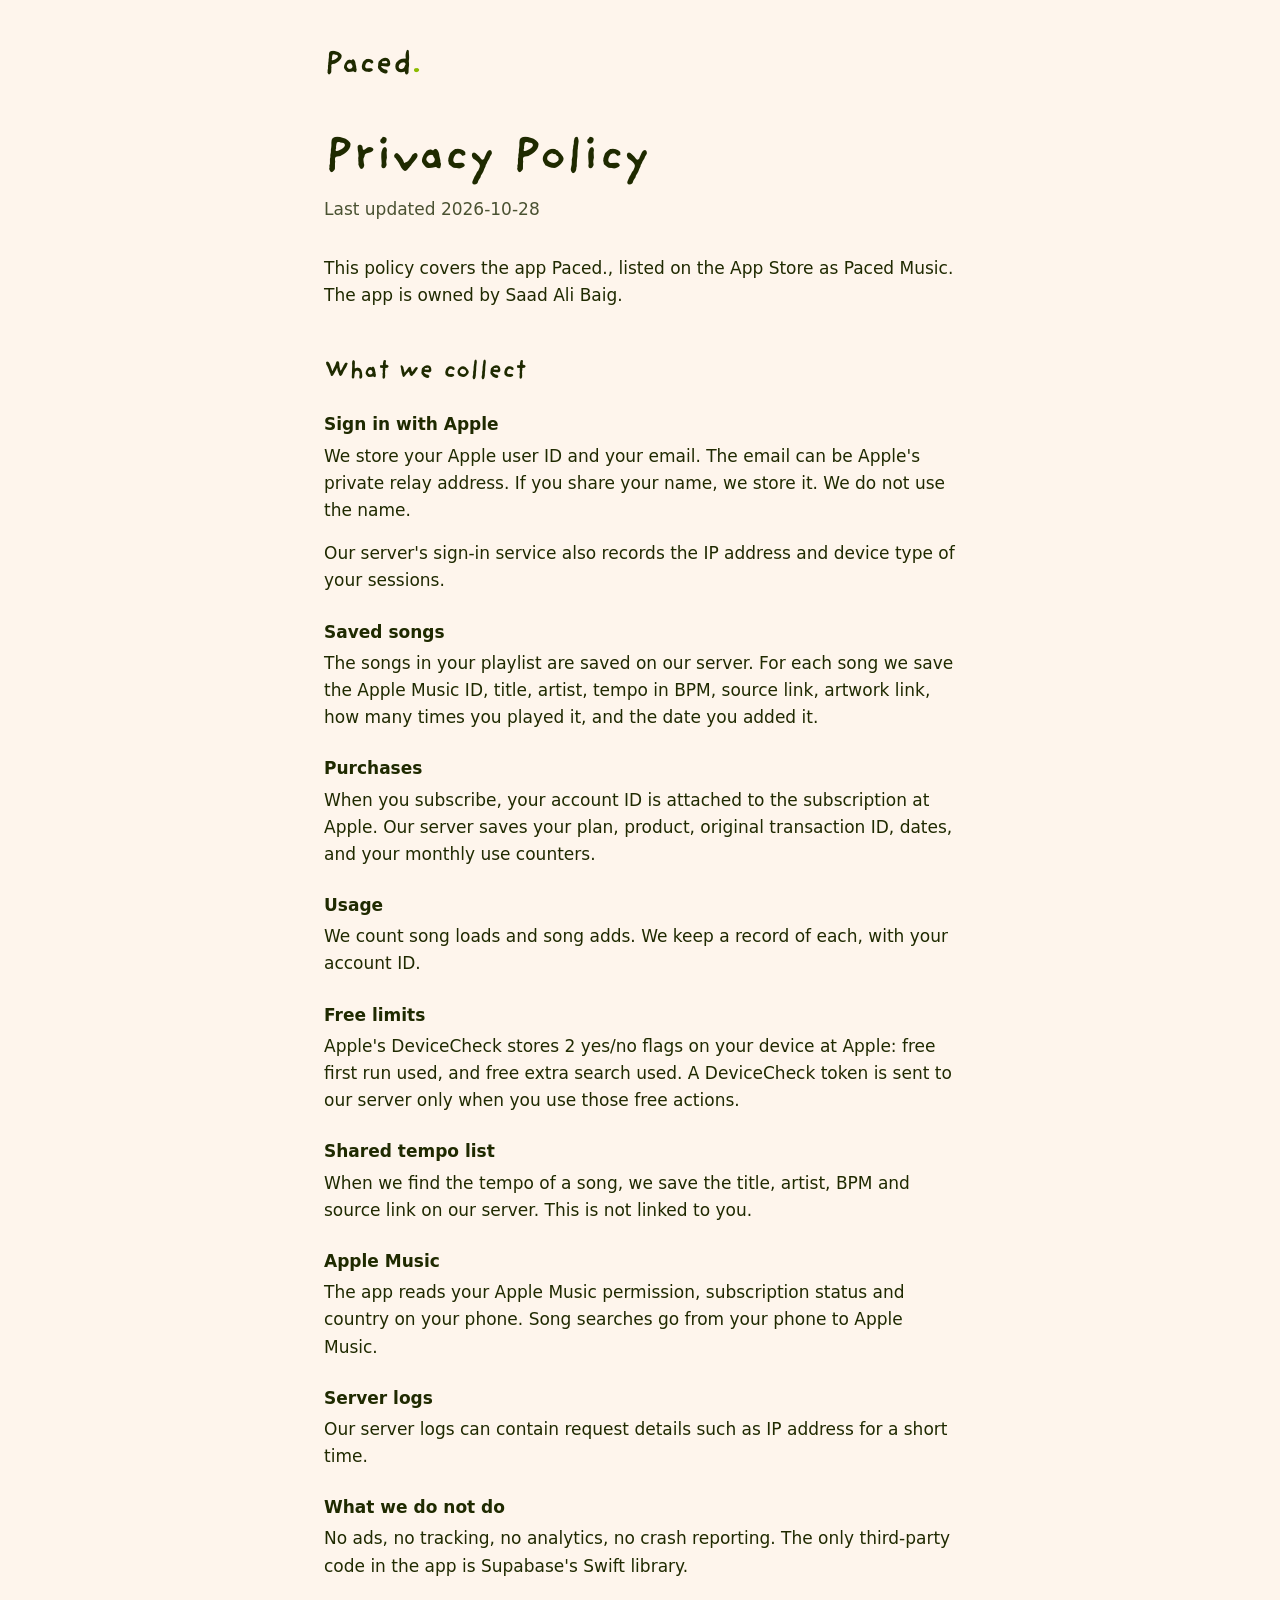
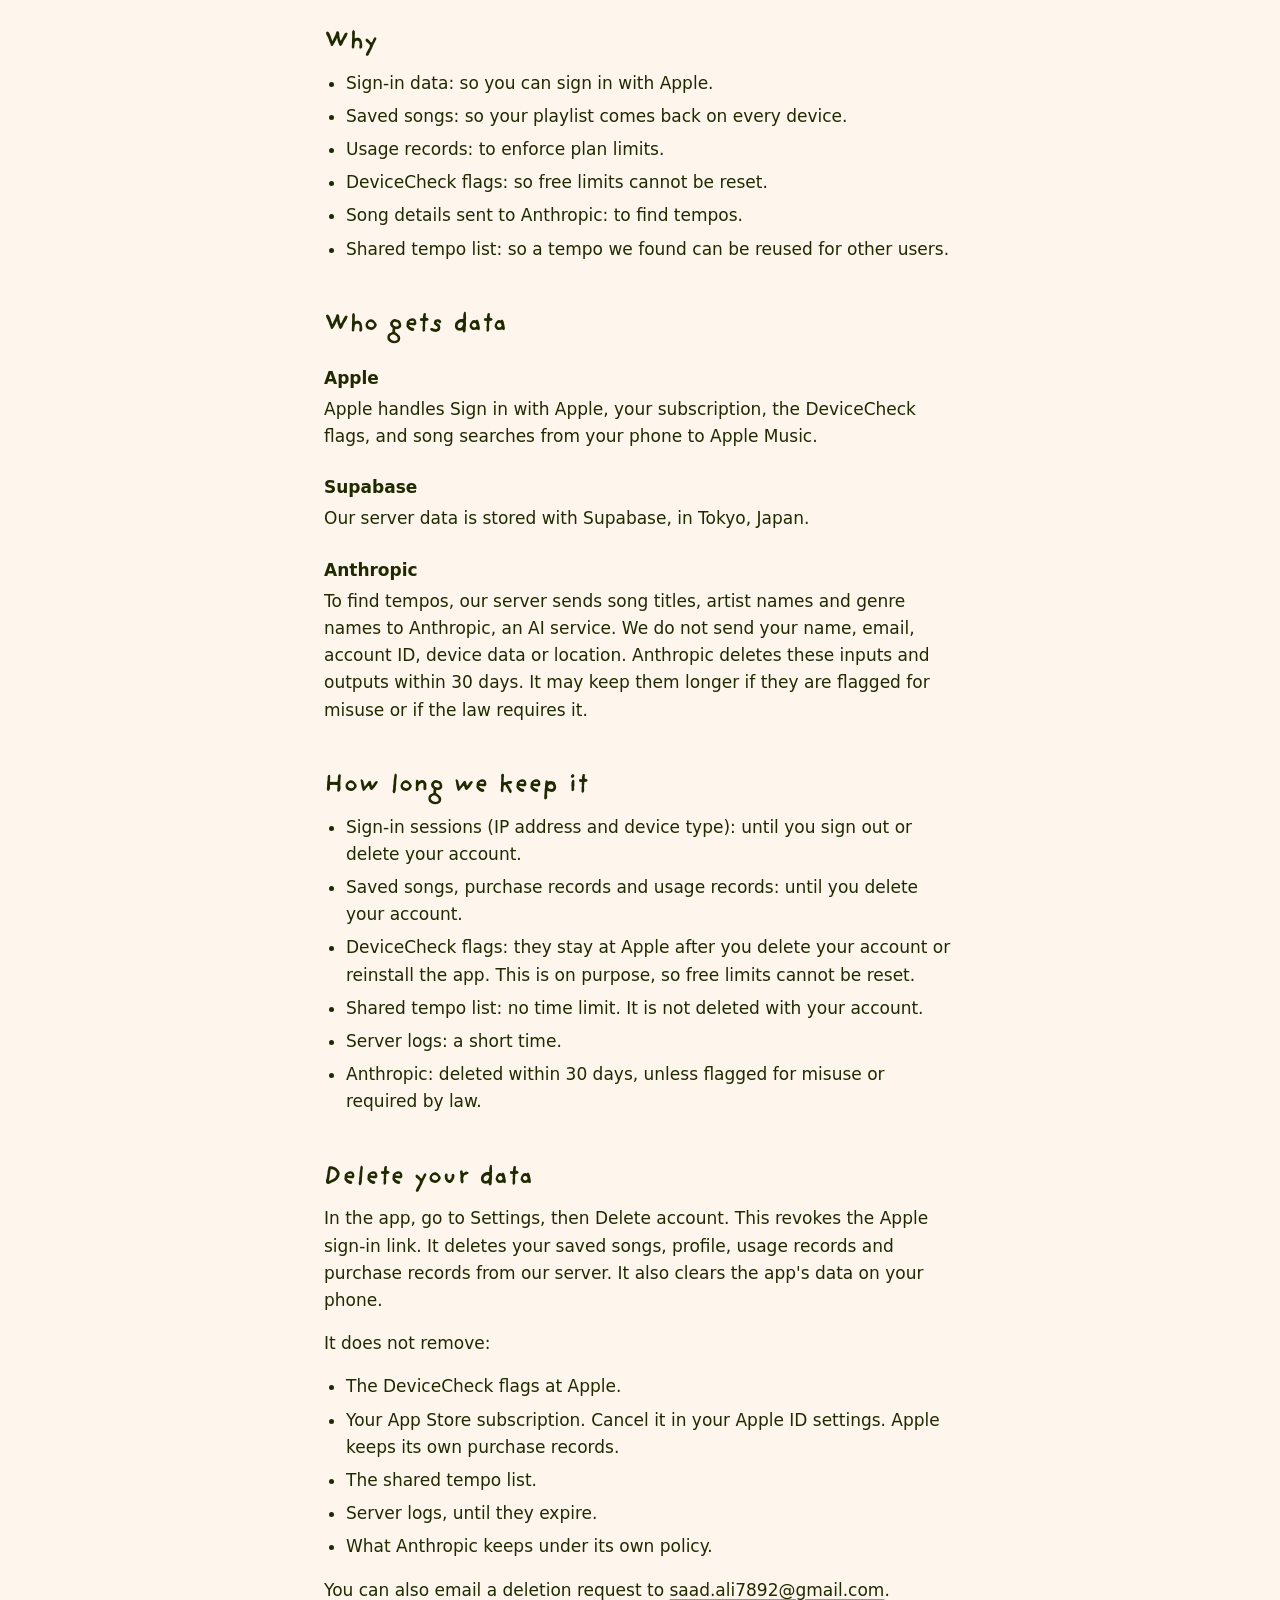
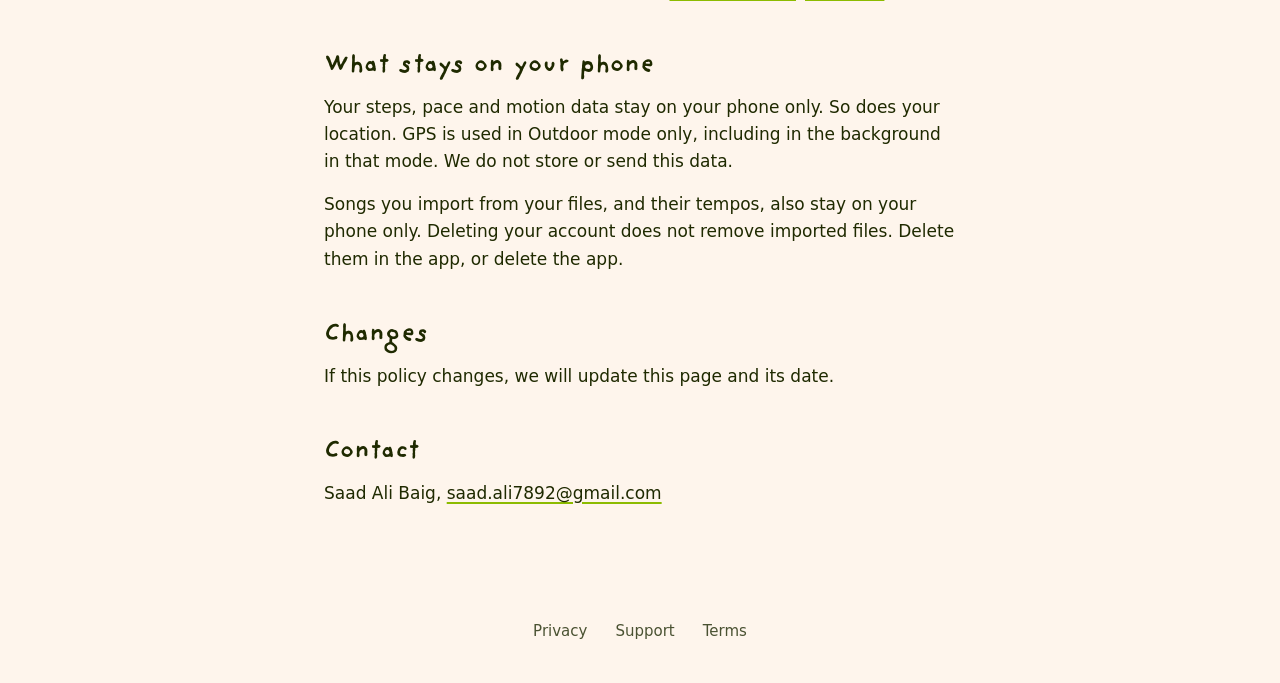
==== privacy.html @ 280a310a "Add Paced. website: landing, privacy and support pages Co-Authored-By: Claude Opus 5.5 <noreply@anth" ====
<!doctype html>
<html lang="en">
<head>
  <meta charset="utf-8">
  <meta name="viewport" content="width=device-width, initial-scale=1">
  <title>Privacy Policy | Paced.</title>
  <meta name="description" content="Privacy policy for Paced. (Paced Music on the App Store).">
  <link rel="preload" href="fonts/ProvidenceSans-Bold.otf" as="font" type="font/otf" crossorigin>
  <link rel="stylesheet" href="style.css">
</head>
<body>
  <main class="page">
    <a class="home wordmark" href="./">Paced<span class="dot">.</span></a>

    <h1>Privacy Policy</h1>
    <p class="meta">Last updated 2026-10-28</p>

    <p>This policy covers the app Paced., listed on the App Store as Paced Music. The app is owned by Saad Ali Baig.</p>

    <h2>What we collect</h2>

    <h3>Sign in with Apple</h3>
    <p>We store your Apple user ID and your email. The email can be Apple's private relay address. If you share your name, we store it. We do not use the name.</p>
    <p>Our server's sign-in service also records the IP address and device type of your sessions.</p>

    <h3>Saved songs</h3>
    <p>The songs in your playlist are saved on our server. For each song we save the Apple Music ID, title, artist, tempo in BPM, source link, artwork link, how many times you played it, and the date you added it.</p>

    <h3>Purchases</h3>
    <p>When you subscribe, your account ID is attached to the subscription at Apple. Our server saves your plan, product, original transaction ID, dates, and your monthly use counters.</p>

    <h3>Usage</h3>
    <p>We count song loads and song adds. We keep a record of each, with your account ID.</p>

    <h3>Free limits</h3>
    <p>Apple's DeviceCheck stores 2 yes/no flags on your device at Apple: free first run used, and free extra search used. A DeviceCheck token is sent to our server only when you use those free actions.</p>

    <h3>Shared tempo list</h3>
    <p>When we find the tempo of a song, we save the title, artist, BPM and source link on our server. This is not linked to you.</p>

    <h3>Apple Music</h3>
    <p>The app reads your Apple Music permission, subscription status and country on your phone. Song searches go from your phone to Apple Music.</p>

    <h3>Server logs</h3>
    <p>Our server logs can contain request details such as IP address for a short time.</p>

    <h3>What we do not do</h3>
    <p>No ads, no tracking, no analytics, no crash reporting. The only third-party code in the app is Supabase's Swift library.</p>

    <h2>Why</h2>
    <ul>
      <li>Sign-in data: so you can sign in with Apple.</li>
      <li>Saved songs: so your playlist comes back on every device.</li>
      <li>Usage records: to enforce plan limits.</li>
      <li>DeviceCheck flags: so free limits cannot be reset.</li>
      <li>Song details sent to Anthropic: to find tempos.</li>
      <li>Shared tempo list: so a tempo we found can be reused for other users.</li>
    </ul>

    <h2>Who gets data</h2>
    <h3>Apple</h3>
    <p>Apple handles Sign in with Apple, your subscription, the DeviceCheck flags, and song searches from your phone to Apple Music.</p>
    <h3>Supabase</h3>
    <p>Our server data is stored with Supabase, in Tokyo, Japan.</p>
    <h3>Anthropic</h3>
    <p>To find tempos, our server sends song titles, artist names and genre names to Anthropic, an AI service. We do not send your name, email, account ID, device data or location. Anthropic deletes these inputs and outputs within 30 days. It may keep them longer if they are flagged for misuse or if the law requires it.</p>

    <h2>How long we keep it</h2>
    <ul>
      <li>Sign-in sessions (IP address and device type): until you sign out or delete your account.</li>
      <li>Saved songs, purchase records and usage records: until you delete your account.</li>
      <li>DeviceCheck flags: they stay at Apple after you delete your account or reinstall the app. This is on purpose, so free limits cannot be reset.</li>
      <li>Shared tempo list: no time limit. It is not deleted with your account.</li>
      <li>Server logs: a short time.</li>
      <li>Anthropic: deleted within 30 days, unless flagged for misuse or required by law.</li>
    </ul>

    <h2>Delete your data</h2>
    <p>In the app, go to Settings, then Delete account. This revokes the Apple sign-in link. It deletes your saved songs, profile, usage records and purchase records from our server. It also clears the app's data on your phone.</p>
    <p>It does not remove:</p>
    <ul>
      <li>The DeviceCheck flags at Apple.</li>
      <li>Your App Store subscription. Cancel it in your Apple ID settings. Apple keeps its own purchase records.</li>
      <li>The shared tempo list.</li>
      <li>Server logs, until they expire.</li>
      <li>What Anthropic keeps under its own policy.</li>
    </ul>
    <p>You can also email a deletion request to <a href="mailto:saad.ali7892@gmail.com">saad.ali7892@gmail.com</a>.</p>

    <h2>What stays on your phone</h2>
    <p>Your steps, pace and motion data stay on your phone only. So does your location. GPS is used in Outdoor mode only, including in the background in that mode. We do not store or send this data.</p>
    <p>Songs you import from your files, and their tempos, also stay on your phone only. Deleting your account does not remove imported files. Delete them in the app, or delete the app.</p>

    <h2>Changes</h2>
    <p>If this policy changes, we will update this page and its date.</p>

    <h2>Contact</h2>
    <p>Saad Ali Baig, <a href="mailto:saad.ali7892@gmail.com">saad.ali7892@gmail.com</a></p>
  </main>
  <footer>
    <nav>
      <a href="privacy.html">Privacy</a>
      <a href="support.html">Support</a>
      <a href="https://www.apple.com/legal/internet-services/itunes/dev/stdeula/">Terms</a>
    </nav>
  </footer>
</body>
</html>
---- style.css ----
@font-face {
  font-family: "Providence Sans";
  src: url("fonts/ProvidenceSans-Bold.otf") format("opentype");
  font-weight: 700;
  font-style: normal;
  font-display: swap;
}

:root {
  --bg: #FEF5EC;
  --text: #1F2A00;
  --muted: #4A5232;
  --green: #8CBB00;
  --pill-bg: #DDEEA6;
  --pill-text: #2F4200;
  --heading: "Providence Sans", system-ui, -apple-system, sans-serif;
  --body: system-ui, -apple-system, "SF Pro Text", sans-serif;
  color-scheme: light;
}

* { box-sizing: border-box; }

html { -webkit-text-size-adjust: 100%; }

body {
  margin: 0;
  min-height: 100vh;
  min-height: 100dvh;
  display: flex;
  flex-direction: column;
  background: var(--bg);
  color: var(--text);
  font-family: var(--body);
  font-size: 17px;
  line-height: 1.6;
}

main { flex: 1; width: 100%; }

h1, h2, .wordmark, .lead {
  font-family: var(--heading);
  font-weight: 700;
  line-height: 1.15;
}

.dot { color: var(--green); }

a { color: var(--text); text-decoration-color: var(--green); text-underline-offset: 3px; text-decoration-thickness: 2px; }
a:hover { color: var(--muted); }

/* Landing */
.hero {
  display: flex;
  flex-direction: column;
  align-items: center;
  justify-content: center;
  text-align: center;
  padding: 18vh 24px 64px;
}

.hero h1 {
  font-size: clamp(64px, 18vw, 120px);
  margin: 0 0 32px;
}

.lead {
  font-size: clamp(26px, 6.5vw, 36px);
  line-height: 1.25;
  margin: 0 0 16px;
  max-width: 18ch;
}

.sub {
  color: var(--muted);
  font-size: 18px;
  margin: 0 0 40px;
  max-width: 32ch;
}

.pill {
  display: inline-block;
  background: var(--pill-bg);
  color: var(--pill-text);
  font-weight: 700;
  font-size: 15px;
  padding: 10px 20px;
  border-radius: 999px;
}

/* Text pages */
.page {
  max-width: 680px;
  margin: 0 auto;
  padding: 48px 24px 64px;
}

.home {
  display: inline-block;
  font-size: 32px;
  text-decoration: none;
  margin-bottom: 48px;
}

.page h1 { font-size: clamp(36px, 9vw, 48px); margin: 0 0 8px; }
.page h2 { font-size: 26px; margin: 48px 0 12px; }
.page h3 { font-size: 17px; margin: 24px 0 4px; }
.page p, .page ul { margin: 0 0 16px; }
.page ul { padding-left: 22px; }
.page li { margin-bottom: 6px; }
.page .meta { color: var(--muted); margin-bottom: 32px; }

/* Footer */
footer {
  padding: 32px 24px 40px;
  text-align: center;
  font-size: 15px;
}

footer nav { display: flex; justify-content: center; gap: 28px; flex-wrap: wrap; }
footer a { color: var(--muted); text-decoration: none; }
footer a:hover { color: var(--text); text-decoration: underline; text-decoration-color: var(--green); }
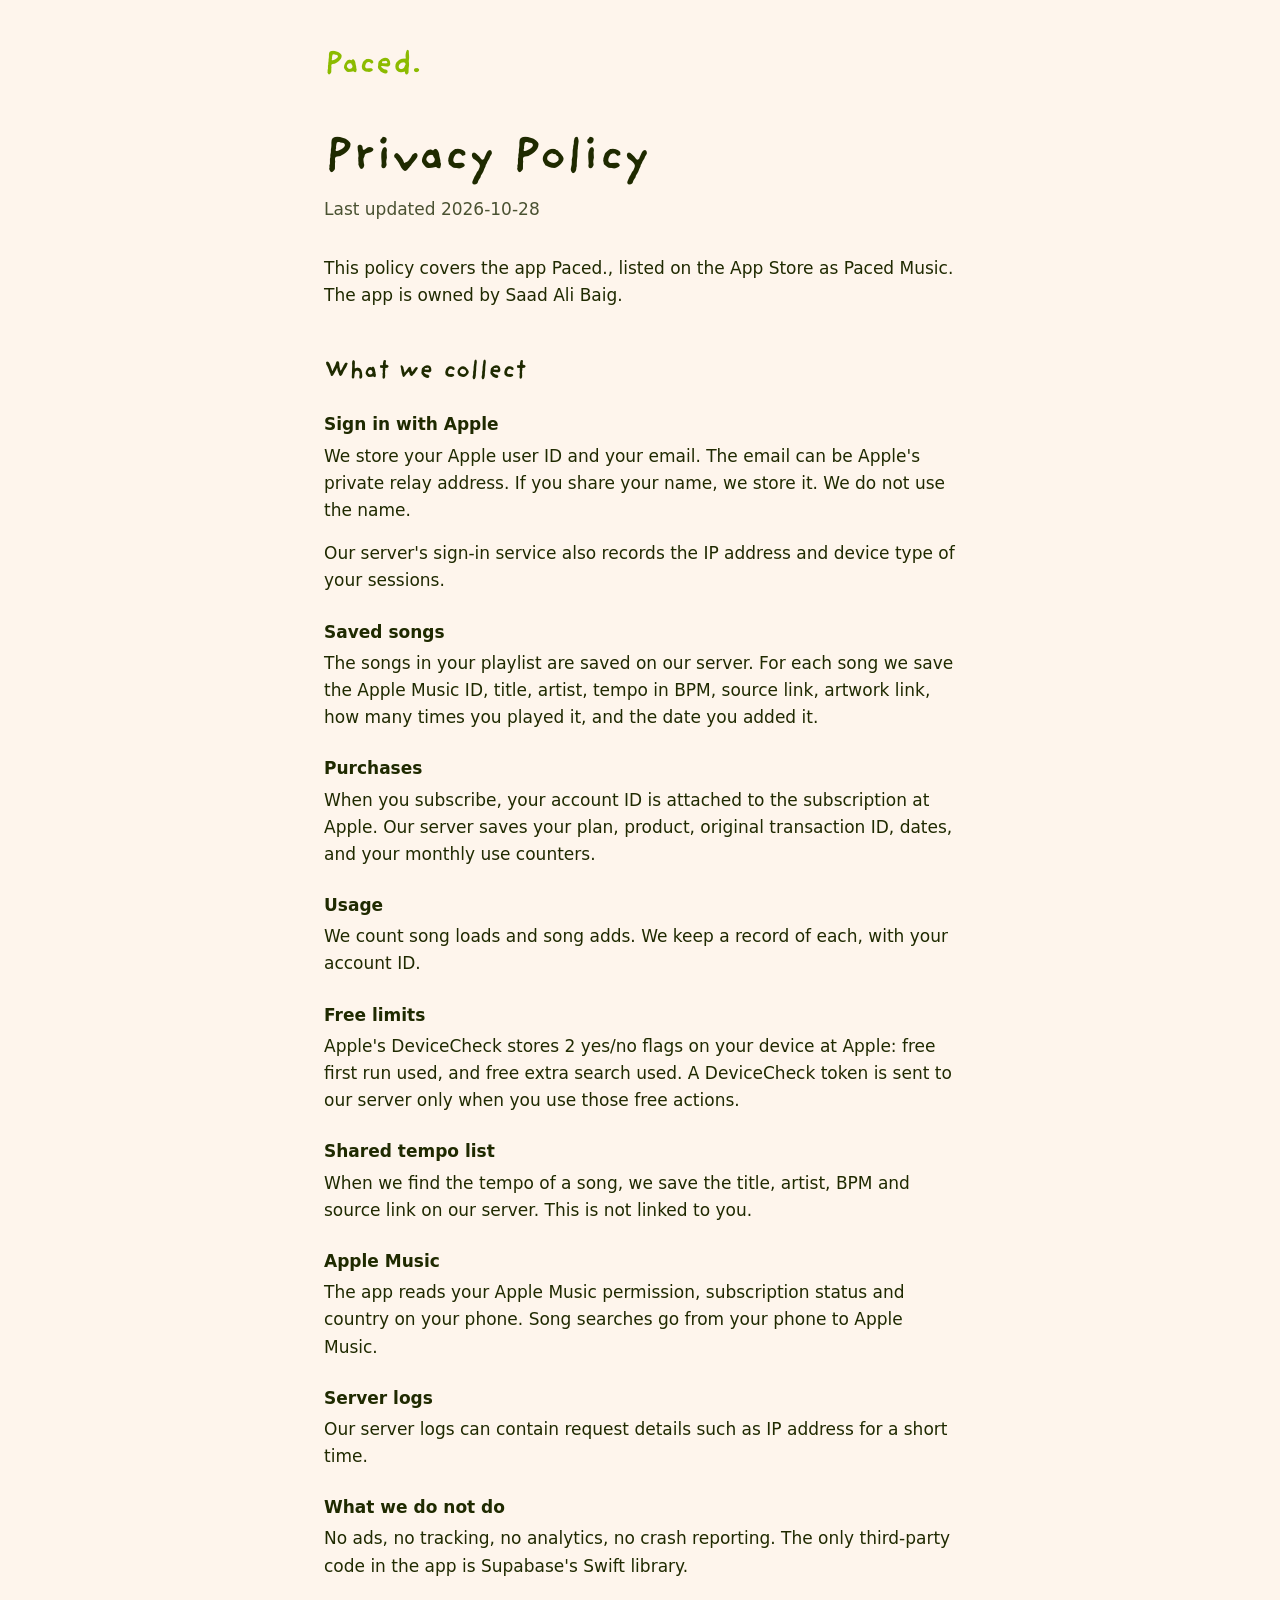
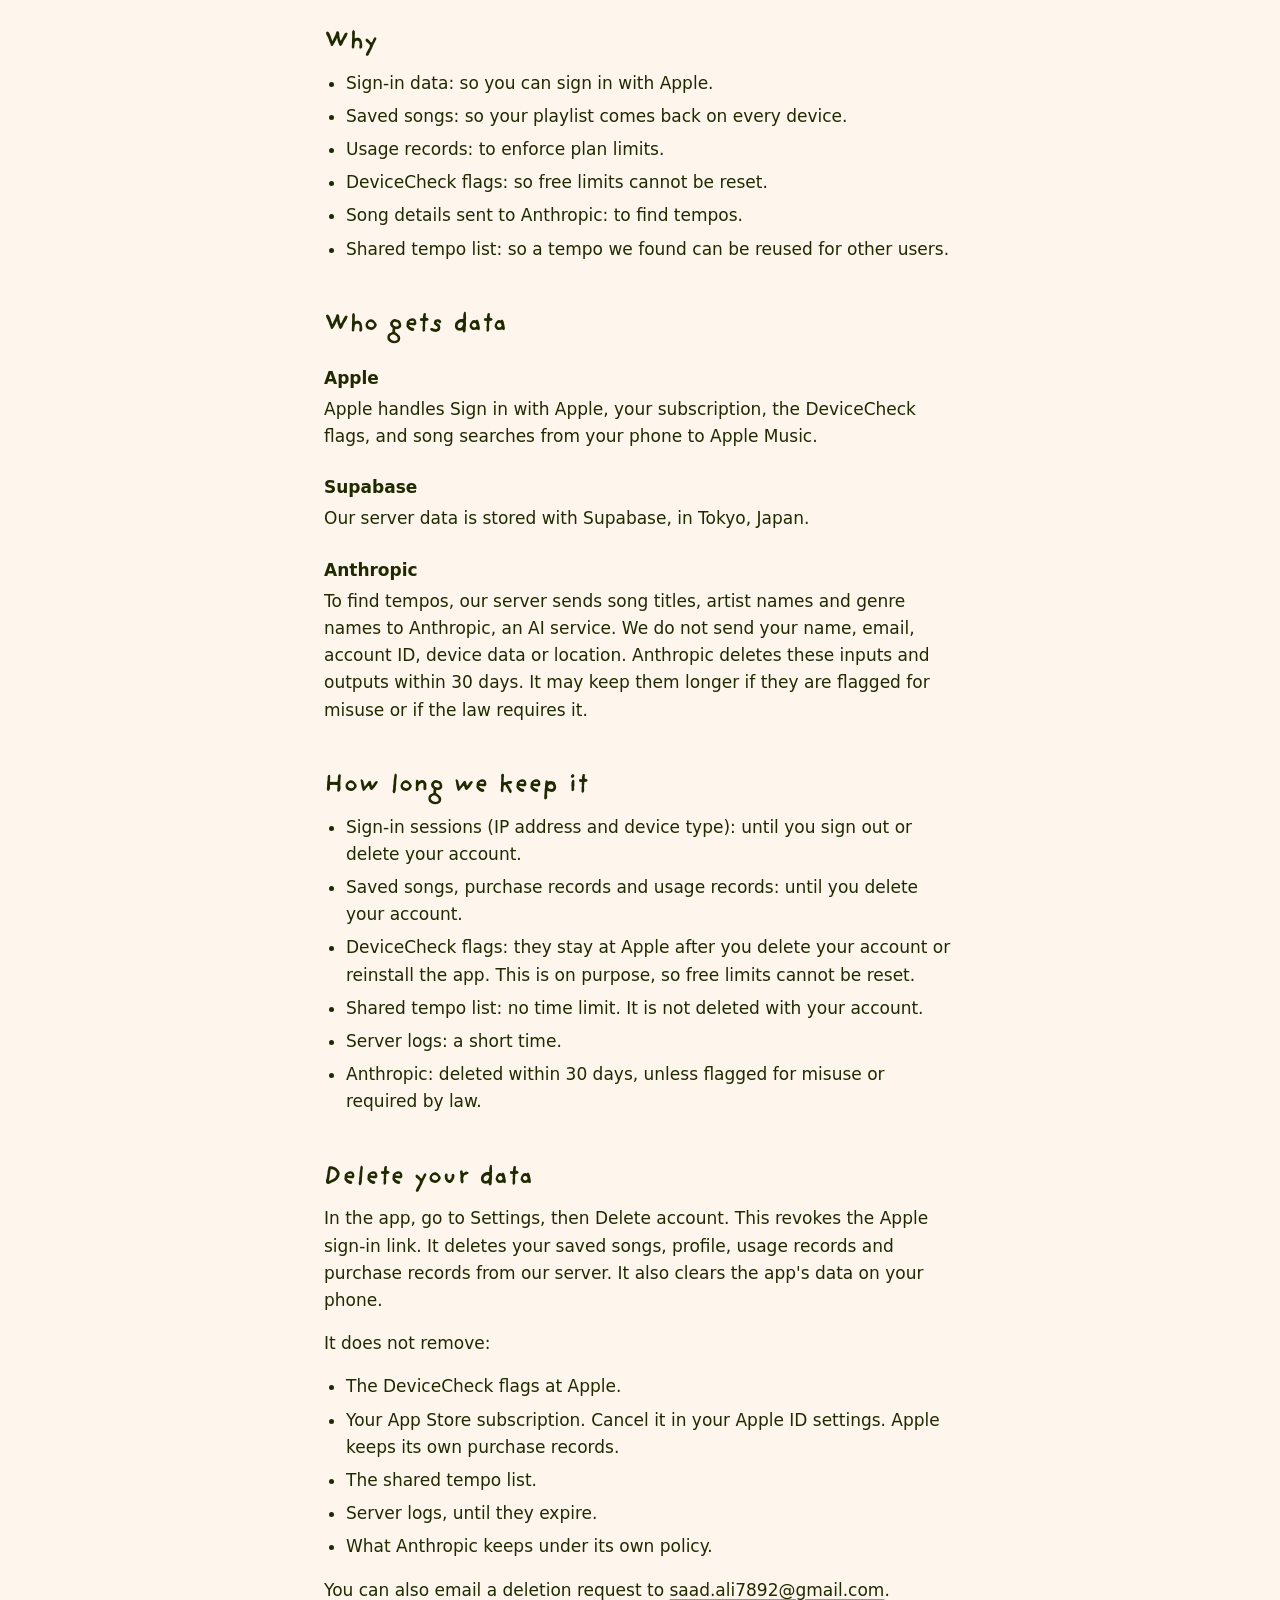
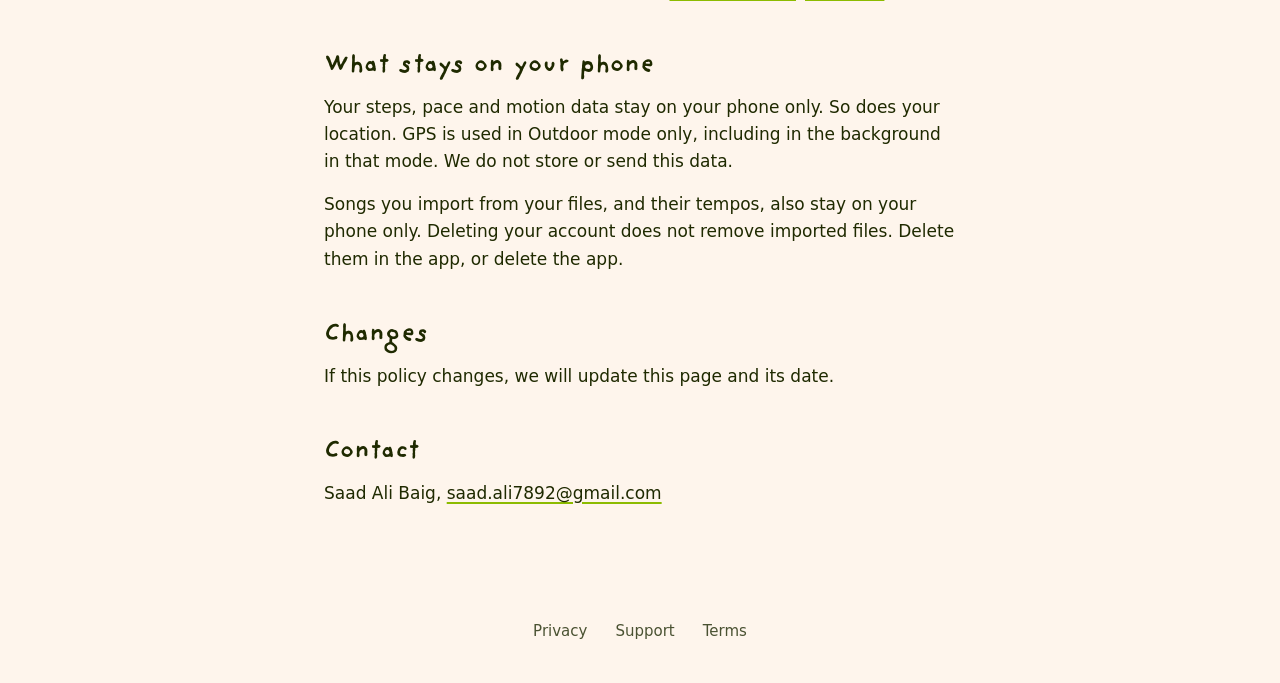
==== commit 610b37f9: "Green wordmark, plain Coming soon text in Providence Sans Co-Authored-By: Claude Opus 5.5 <noreply@a" ====
--- a/privacy.html
+++ b/privacy.html
@@ -10,7 +10,7 @@
 </head>
 <body>
   <main class="page">
-    <a class="home wordmark" href="./">Paced<span class="dot">.</span></a>
+    <a class="home wordmark" href="./">Paced.</a>
 
     <h1>Privacy Policy</h1>
     <p class="meta">Last updated 2026-10-28</p>
--- a/style.css
+++ b/style.css
@@ -11,7 +11,6 @@
   --text: #1F2A00;
   --muted: #4A5232;
   --green: #8CBB00;
-  --pill-bg: #DDEEA6;
   --pill-text: #2F4200;
   --heading: "Providence Sans", system-ui, -apple-system, sans-serif;
   --body: system-ui, -apple-system, "SF Pro Text", sans-serif;
@@ -43,7 +42,7 @@
   line-height: 1.15;
 }
 
-.dot { color: var(--green); }
+.hero h1, .home, .home:hover { color: var(--green); }
 
 a { color: var(--text); text-decoration-color: var(--green); text-underline-offset: 3px; text-decoration-thickness: 2px; }
 a:hover { color: var(--muted); }
@@ -73,18 +72,16 @@
 .sub {
   color: var(--muted);
   font-size: 18px;
-  margin: 0 0 40px;
+  margin: 0;
   max-width: 32ch;
 }
 
-.pill {
-  display: inline-block;
-  background: var(--pill-bg);
+.soon {
+  font-family: var(--heading);
+  font-weight: 700;
+  font-size: 20px;
   color: var(--pill-text);
-  font-weight: 700;
-  font-size: 15px;
-  padding: 10px 20px;
-  border-radius: 999px;
+  margin: 72px 0 0;
 }
 
 /* Text pages */
